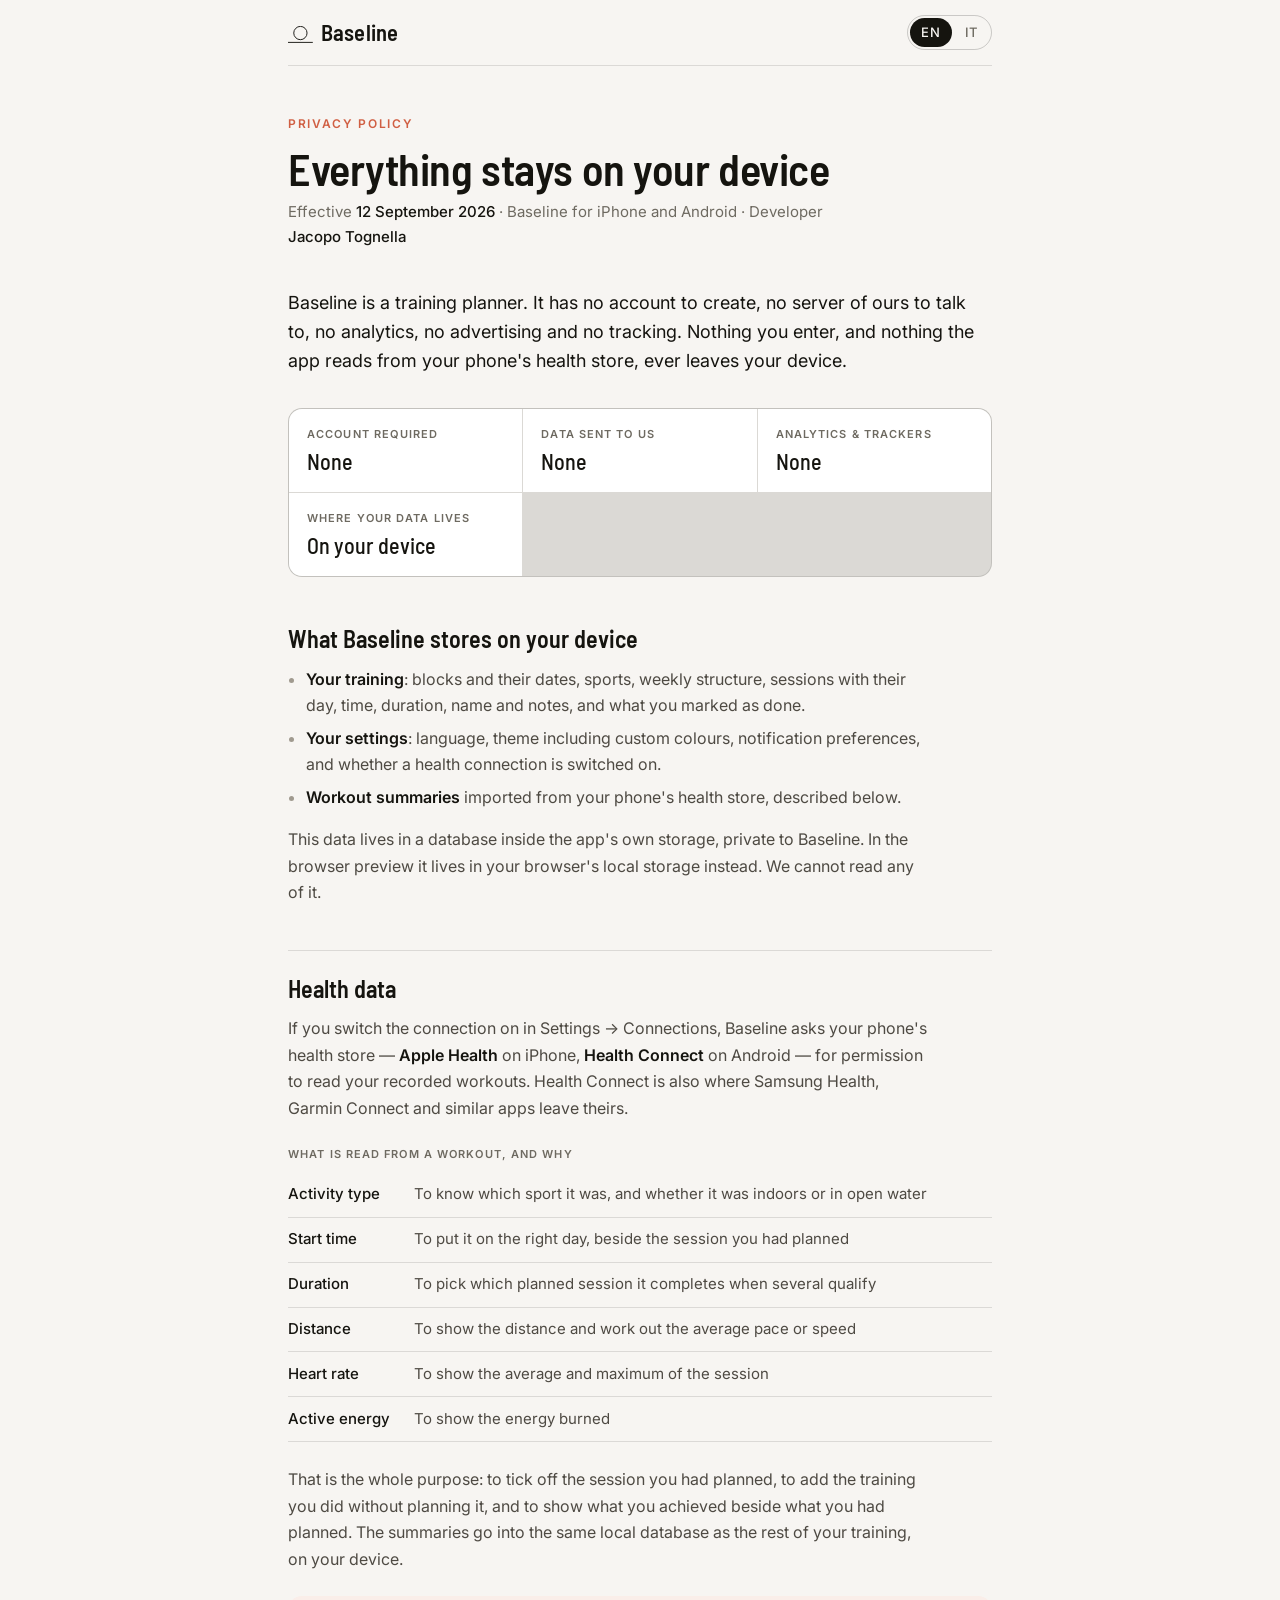
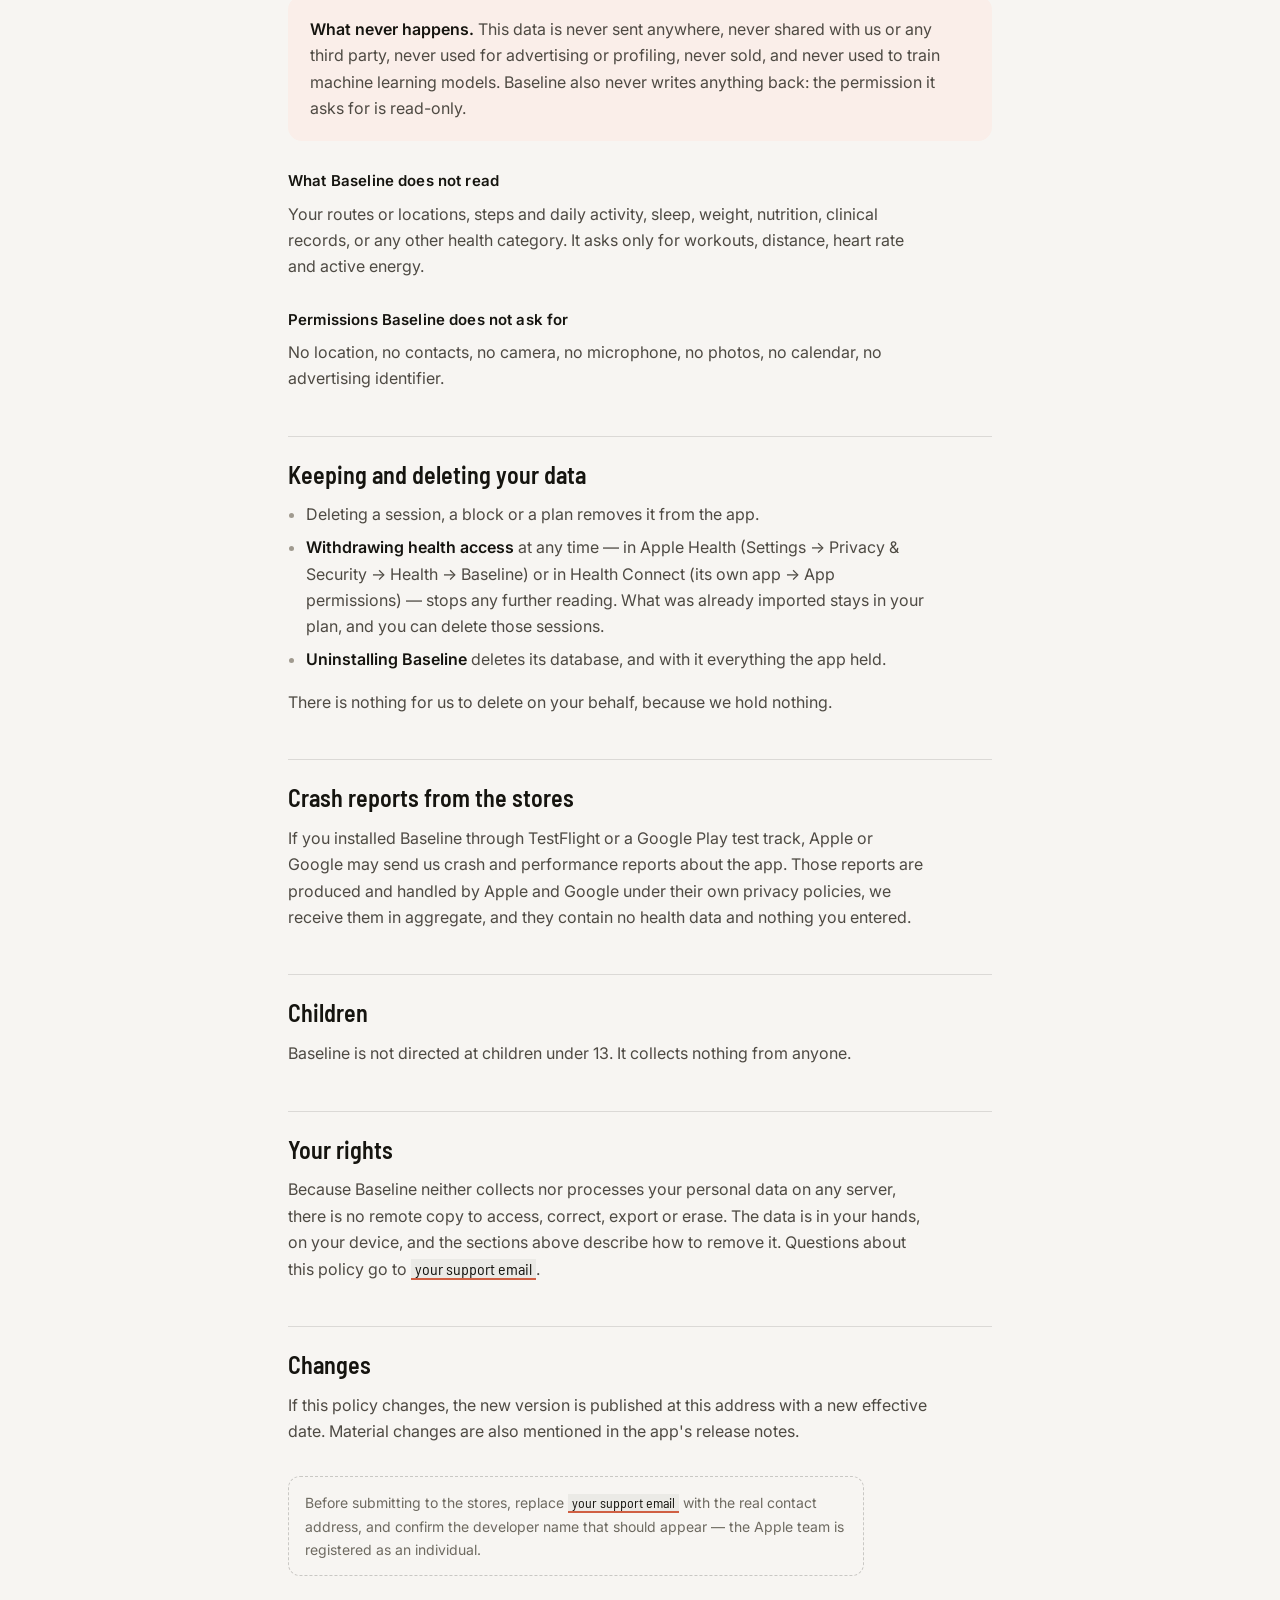
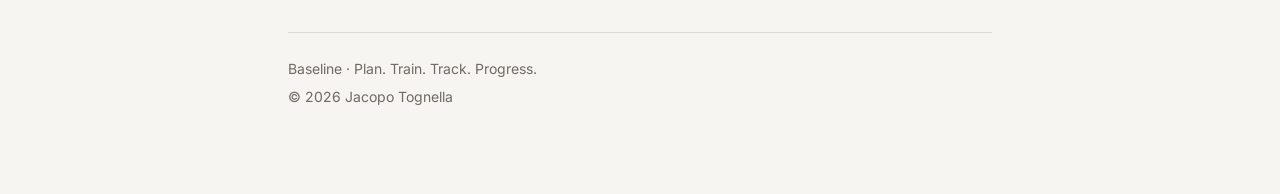
==== docs/privacy-policy.html @ ac7979a1 "Serve the site from docs/: support page, privacy policy, no Jekyll Pages is configured for main /doc" ====
<!doctype html>
<html lang="en">
<head>
<meta charset="utf-8">
<meta name="viewport" content="width=device-width, initial-scale=1">
<title>Baseline — Privacy policy</title>
<meta name="description" content="Baseline keeps everything on your device: no account, no server, no analytics, no tracking.">
<link rel="stylesheet" href="https://fonts.googleapis.com/css2?family=Barlow+Semi+Condensed:wght@500;600&family=Inter:wght@400;500;600&display=swap">
<link rel="stylesheet" href="style.css">
</head>
<body>
<div class="shell">
  <header class="top">
    <span class="lockup">
      <!-- The app's mark: a thin circle resting on a baseline that runs past it. -->
      <svg viewBox="190 289 620 424" aria-hidden="true">
        <circle cx="500" cy="467" r="166" fill="none" stroke="currentColor" stroke-width="23.4" style="color: var(--ink)"></circle>
        <path d="M202 701H798" stroke="currentColor" stroke-width="23.4" stroke-linecap="square" style="color: var(--ink)"></path>
      </svg>
      <b>Baseline</b>
    </span>
    <div class="langs" role="group" aria-label="Language / Lingua">
      <button type="button" id="btn-en" aria-pressed="true">EN</button>
      <button type="button" id="btn-it" aria-pressed="false">IT</button>
    </div>
  </header>

  <!-- ENGLISH -->
  <main data-lang="en" class="on" lang="en">
    <p class="eyebrow">Privacy policy</p>
    <h1>Everything stays on your device</h1>
    <p class="dateline">Effective <b>12 September 2026</b> · Baseline for iPhone and Android · Developer <b>Jacopo Tognella</b></p>

    <p class="lead">Baseline is a training planner. It has no account to create, no server of ours to talk to, no analytics, no advertising and no tracking. Nothing you enter, and nothing the app reads from your phone's health store, ever leaves your device.</p>

    <dl class="facts">
      <div class="fact"><dt>Account required</dt><dd>None</dd></div>
      <div class="fact"><dt>Data sent to us</dt><dd>None</dd></div>
      <div class="fact"><dt>Analytics &amp; trackers</dt><dd>None</dd></div>
      <div class="fact"><dt>Where your data lives</dt><dd>On your device</dd></div>
    </dl>

    <h2>What Baseline stores on your device</h2>
    <ul>
      <li><strong>Your training</strong>: blocks and their dates, sports, weekly structure, sessions with their day, time, duration, name and notes, and what you marked as done.</li>
      <li><strong>Your settings</strong>: language, theme including custom colours, notification preferences, and whether a health connection is switched on.</li>
      <li><strong>Workout summaries</strong> imported from your phone's health store, described below.</li>
    </ul>
    <p>This data lives in a database inside the app's own storage, private to Baseline. In the browser preview it lives in your browser's local storage instead. We cannot read any of it.</p>

    <h2>Health data</h2>
    <p>If you switch the connection on in Settings → Connections, Baseline asks your phone's health store — <strong>Apple Health</strong> on iPhone, <strong>Health Connect</strong> on Android — for permission to read your recorded workouts. Health Connect is also where Samsung Health, Garmin Connect and similar apps leave theirs.</p>

    <div class="scroller">
      <table class="reads">
        <caption>What is read from a workout, and why</caption>
        <tbody>
          <tr><th>Activity type</th><td>To know which sport it was, and whether it was indoors or in open water</td></tr>
          <tr><th>Start time</th><td>To put it on the right day, beside the session you had planned</td></tr>
          <tr><th>Duration</th><td>To pick which planned session it completes when several qualify</td></tr>
          <tr><th>Distance</th><td>To show the distance and work out the average pace or speed</td></tr>
          <tr><th>Heart rate</th><td>To show the average and maximum of the session</td></tr>
          <tr><th>Active energy</th><td>To show the energy burned</td></tr>
        </tbody>
      </table>
    </div>

    <p>That is the whole purpose: to tick off the session you had planned, to add the training you did without planning it, and to show what you achieved beside what you had planned. The summaries go into the same local database as the rest of your training, on your device.</p>

    <div class="never">
      <p><strong>What never happens.</strong> This data is never sent anywhere, never shared with us or any third party, never used for advertising or profiling, never sold, and never used to train machine learning models. Baseline also never writes anything back: the permission it asks for is read-only.</p>
    </div>

    <h3>What Baseline does not read</h3>
    <p>Your routes or locations, steps and daily activity, sleep, weight, nutrition, clinical records, or any other health category. It asks only for workouts, distance, heart rate and active energy.</p>

    <h3>Permissions Baseline does not ask for</h3>
    <p>No location, no contacts, no camera, no microphone, no photos, no calendar, no advertising identifier.</p>

    <h2>Keeping and deleting your data</h2>
    <ul>
      <li>Deleting a session, a block or a plan removes it from the app.</li>
      <li><strong>Withdrawing health access</strong> at any time — in Apple Health (Settings → Privacy &amp; Security → Health → Baseline) or in Health Connect (its own app → App permissions) — stops any further reading. What was already imported stays in your plan, and you can delete those sessions.</li>
      <li><strong>Uninstalling Baseline</strong> deletes its database, and with it everything the app held.</li>
    </ul>
    <p>There is nothing for us to delete on your behalf, because we hold nothing.</p>

    <h2>Crash reports from the stores</h2>
    <p>If you installed Baseline through TestFlight or a Google Play test track, Apple or Google may send us crash and performance reports about the app. Those reports are produced and handled by Apple and Google under their own privacy policies, we receive them in aggregate, and they contain no health data and nothing you entered.</p>

    <h2>Children</h2>
    <p>Baseline is not directed at children under 13. It collects nothing from anyone.</p>

    <h2>Your rights</h2>
    <p>Because Baseline neither collects nor processes your personal data on any server, there is no remote copy to access, correct, export or erase. The data is in your hands, on your device, and the sections above describe how to remove it. Questions about this policy go to <span class="todo">your support email</span>.</p>

    <h2>Changes</h2>
    <p>If this policy changes, the new version is published at this address with a new effective date. Material changes are also mentioned in the app's release notes.</p>

    <p class="note">Before submitting to the stores, replace <span class="todo">your support email</span> with the real contact address, and confirm the developer name that should appear — the Apple team is registered as an individual.</p>
  </main>

  <!-- ITALIANO -->
  <main data-lang="it" lang="it">
    <p class="eyebrow">Informativa sulla privacy</p>
    <h1>Tutto resta sul tuo dispositivo</h1>
    <p class="dateline">In vigore dal <b>12 settembre 2026</b> · Baseline per iPhone e Android · Sviluppatore <b>Jacopo Tognella</b></p>

    <p class="lead">Baseline è un pianificatore di allenamenti. Non c'è un account da creare, non c'è un nostro server con cui parlare, non ci sono analytics, pubblicità né tracciamento. Niente di quello che inserisci, e niente di quello che l'app legge dall'archivio salute del telefono, esce dal tuo dispositivo.</p>

    <dl class="facts">
      <div class="fact"><dt>Account necessario</dt><dd>Nessuno</dd></div>
      <div class="fact"><dt>Dati inviati a noi</dt><dd>Nessuno</dd></div>
      <div class="fact"><dt>Analytics e tracker</dt><dd>Nessuno</dd></div>
      <div class="fact"><dt>Dove vivono i dati</dt><dd>Sul tuo dispositivo</dd></div>
    </dl>

    <h2>Cosa Baseline salva sul tuo dispositivo</h2>
    <ul>
      <li><strong>I tuoi allenamenti</strong>: blocchi e relative date, sport, struttura settimanale, sessioni con giorno, ora, durata, nome e note, e ciò che hai segnato come completato.</li>
      <li><strong>Le tue impostazioni</strong>: lingua, tema compresi i colori personalizzati, preferenze di notifica e se una connessione salute è attiva.</li>
      <li><strong>I riepiloghi degli allenamenti</strong> importati dall'archivio salute del telefono, descritti qui sotto.</li>
    </ul>
    <p>Questi dati vivono in un database nello spazio riservato all'app, privato di Baseline. Nella versione browser di prova vivono invece nella memoria locale del browser. Noi non possiamo leggerli.</p>

    <h2>Dati sulla salute</h2>
    <p>Se attivi la connessione in Impostazioni → Connessioni, Baseline chiede all'archivio salute del telefono — <strong>Apple Health</strong> su iPhone, <strong>Health Connect</strong> su Android — il permesso di leggere gli allenamenti registrati. Health Connect è anche il luogo dove Samsung Health, Garmin Connect e app simili lasciano i propri.</p>

    <div class="scroller">
      <table class="reads">
        <caption>Cosa viene letto di un allenamento, e perché</caption>
        <tbody>
          <tr><th>Tipo di attività</th><td>Per sapere di quale sport si tratta, e se è avvenuto al chiuso o in acque libere</td></tr>
          <tr><th>Ora di inizio</th><td>Per collocarlo nel giorno giusto, accanto alla sessione pianificata</td></tr>
          <tr><th>Durata</th><td>Per scegliere quale sessione pianificata completa, quando più di una è compatibile</td></tr>
          <tr><th>Distanza</th><td>Per mostrare la distanza e calcolare il passo o la velocità media</td></tr>
          <tr><th>Frequenza cardiaca</th><td>Per mostrare la media e il massimo della sessione</td></tr>
          <tr><th>Energia attiva</th><td>Per mostrare l'energia consumata</td></tr>
        </tbody>
      </table>
    </div>

    <p>È l'unico scopo: spuntare la sessione che avevi pianificato, aggiungere l'allenamento che hai fatto senza averlo previsto e mostrarti cosa hai ottenuto accanto a cosa avevi in programma. I riepiloghi finiscono nello stesso database locale del resto dei tuoi allenamenti, sul tuo dispositivo.</p>

    <div class="never">
      <p><strong>Cosa non avviene mai.</strong> Questi dati non vengono inviati da nessuna parte, non sono condivisi con noi né con terze parti, non sono usati per pubblicità o profilazione, non sono venduti e non sono usati per addestrare modelli di machine learning. Baseline inoltre non scrive mai nulla: il permesso che chiede è di sola lettura.</p>
    </div>

    <h3>Cosa Baseline non legge</h3>
    <p>I tuoi percorsi o la posizione, i passi e l'attività quotidiana, il sonno, il peso, l'alimentazione, i dati clinici o qualsiasi altra categoria sanitaria. Chiede solo allenamenti, distanza, frequenza cardiaca ed energia attiva.</p>

    <h3>Permessi che Baseline non chiede</h3>
    <p>Nessuna posizione, nessun contatto, nessuna fotocamera, nessun microfono, nessuna foto, nessun calendario, nessun identificativo pubblicitario.</p>

    <h2>Conservazione e cancellazione</h2>
    <ul>
      <li>Cancellare una sessione, un blocco o un piano lo rimuove dall'app.</li>
      <li><strong>Revocare l'accesso ai dati salute</strong> in qualsiasi momento — da Apple Health (Impostazioni → Privacy e sicurezza → Salute → Baseline) o da Health Connect (la sua app → Autorizzazioni app) — interrompe ogni ulteriore lettura. Ciò che era già stato importato resta nel piano, e puoi cancellare quelle sessioni.</li>
      <li><strong>Disinstallare Baseline</strong> elimina il suo database, e con esso tutto ciò che l'app conteneva.</li>
    </ul>
    <p>Non c'è nulla che possiamo cancellare al tuo posto, perché non conserviamo nulla.</p>

    <h2>Segnalazioni di crash dagli store</h2>
    <p>Se hai installato Baseline tramite TestFlight o un canale di test di Google Play, Apple o Google possono inviarci segnalazioni di crash e prestazioni relative all'app. Quelle segnalazioni sono prodotte e gestite da Apple e Google secondo le loro informative, le riceviamo in forma aggregata e non contengono dati sulla salute né contenuti che hai inserito.</p>

    <h2>Minori</h2>
    <p>Baseline non è rivolta a minori di 13 anni. Non raccoglie nulla da nessuno.</p>

    <h2>I tuoi diritti</h2>
    <p>Poiché Baseline non raccoglie né tratta i tuoi dati personali su alcun server, non esiste una copia remota da consultare, correggere, esportare o cancellare. I dati sono nelle tue mani, sul tuo dispositivo, e le sezioni precedenti spiegano come rimuoverli. Per domande su questa informativa scrivi a <span class="todo">la tua email di supporto</span>.</p>

    <h2>Modifiche</h2>
    <p>Se questa informativa cambia, la nuova versione è pubblicata a questo indirizzo con una nuova data di entrata in vigore. Le modifiche sostanziali sono indicate anche nelle note di versione dell'app.</p>

    <p class="note">Prima di inviare agli store, sostituisci <span class="todo">la tua email di supporto</span> con l'indirizzo di contatto reale e conferma il nome dello sviluppatore da mostrare: il team Apple è registrato come persona fisica.</p>
  </main>

  <footer>
    <p>Baseline · <span data-lang="en" class="on" style="display:inline">Plan. Train. Track. Progress.</span><span data-lang="it" style="display:none">Pianifica. Allenati. Registra. Progredisci.</span></p>
    <p>© 2026 Jacopo Tognella</p>
  </footer>
</div>
<script src="lang.js"></script>
</body>
</html>
---- docs/style.css ----
/* Document reset: the same ground the app's own screens start from. */
* { box-sizing: border-box; }
html { color-scheme: light dark; }
body { margin: 0; }
img { max-width: 100%; }
[hidden] { display: none !important; }

/* Tokens are Baseline's own Light and Dark palettes (theme/themes.ts). */
  :root {
    --bg: #F7F5F2;
    --card: #FFFFFF;
    --ink: #15140F;
    --body: #4E4A43;
    --muted: #6E6A61;
    --faint: #A09A8F;
    --accent: #D05F43;
    --accent-wash: #FAEEE9;
    --hairline: rgba(21, 20, 15, 0.12);
    --hairline-strong: rgba(21, 20, 15, 0.2);
    --chip: rgba(21, 20, 15, 0.05);

    --display: 'Barlow Semi Condensed', 'Arial Narrow', system-ui, sans-serif;
    --sans: 'Inter', system-ui, -apple-system, 'Segoe UI', sans-serif;

    --measure: 64ch;
    --step-0: 1rem;
    --step-1: 1.125rem;
    --step-2: 1.5rem;
    --step-3: 2rem;
    --step-4: 2.75rem;
  }

  @media (prefers-color-scheme: dark) {
    :root:not([data-theme="light"]) {
      --bg: #121110;
      --card: #1D1C1A;
      --ink: #F2EFEA;
      --body: #D3CEC5;
      --muted: #ADA89E;
      --faint: #6E6A62;
      --accent: #E57A5E;
      --accent-wash: #3A2620;
      --hairline: rgba(242, 239, 234, 0.14);
      --hairline-strong: rgba(242, 239, 234, 0.24);
      --chip: rgba(242, 239, 234, 0.07);
    }
  }

  :root[data-theme="dark"] {
    --bg: #121110;
    --card: #1D1C1A;
    --ink: #F2EFEA;
    --body: #D3CEC5;
    --muted: #ADA89E;
    --faint: #6E6A62;
    --accent: #E57A5E;
    --accent-wash: #3A2620;
    --hairline: rgba(242, 239, 234, 0.14);
    --hairline-strong: rgba(242, 239, 234, 0.24);
    --chip: rgba(242, 239, 234, 0.07);
  }

  * { box-sizing: border-box; }

  body {
    background: var(--bg);
    color: var(--body);
    font-family: var(--sans);
    font-size: var(--step-0);
    line-height: 1.65;
    -webkit-font-smoothing: antialiased;
  }

  .shell {
    max-width: 47rem;
    margin: 0 auto;
    padding: 0 1.5rem 5rem;
  }

  /* --- masthead --- */
  header.top {
    position: sticky;
    top: 0;
    z-index: 5;
    display: flex;
    align-items: center;
    gap: 1rem;
    padding: 0.875rem 0;
    background: color-mix(in srgb, var(--bg) 92%, transparent);
    backdrop-filter: blur(8px);
    border-bottom: 1px solid var(--hairline);
  }

  .lockup { display: flex; align-items: baseline; gap: 0.5rem; flex: 1 1 auto; min-width: 0; }
  .lockup svg { display: block; width: 1.55rem; height: auto; flex: none; transform: translateY(0.12rem); }
  .lockup b {
    font-family: var(--display);
    font-weight: 600;
    font-size: 1.4rem;
    letter-spacing: 0.01em;
    color: var(--ink);
  }

  /* Language switch, shaped like the app's segmented control. */
  .langs { display: flex; gap: 2px; padding: 2px; border: 1px solid var(--hairline-strong); border-radius: 999px; flex: none; }
  .langs button {
    font: inherit;
    font-size: 0.8125rem;
    font-weight: 500;
    letter-spacing: 0.04em;
    color: var(--muted);
    background: none;
    border: 0;
    border-radius: 999px;
    padding: 0.25rem 0.7rem;
    cursor: pointer;
  }
  .langs button[aria-pressed="true"] { background: var(--ink); color: var(--bg); }
  .langs button:focus-visible, .langs button:hover { color: var(--ink); }
  .langs button[aria-pressed="true"]:hover { color: var(--bg); }
  :focus-visible { outline: 2px solid var(--accent); outline-offset: 2px; }

  /* --- opening --- */
  .eyebrow {
    font-size: 0.75rem;
    font-weight: 600;
    letter-spacing: 0.14em;
    text-transform: uppercase;
    color: var(--accent);
    margin: 3rem 0 0.75rem;
  }

  h1 {
    font-family: var(--display);
    font-weight: 600;
    font-size: var(--step-4);
    line-height: 1.05;
    letter-spacing: -0.01em;
    color: var(--ink);
    text-wrap: balance;
    margin: 0 0 0.5rem;
  }

  .dateline { color: var(--muted); font-size: 0.9375rem; margin: 0 0 2.5rem; }
  .dateline b { color: var(--ink); font-weight: 500; }

  .lead {
    font-size: var(--step-1);
    line-height: 1.6;
    color: var(--ink);
    max-width: var(--measure);
    margin: 0 0 2rem;
  }

  /* The four facts that make the rest of the document short. */
  .facts {
    display: grid;
    grid-template-columns: repeat(auto-fit, minmax(11rem, 1fr));
    gap: 1px;
    background: var(--hairline);
    border: 1px solid var(--hairline);
    border-radius: 14px;
    overflow: hidden;
    margin: 0 0 3rem;
  }
  .fact { background: var(--card); padding: 1rem 1.125rem 1.125rem; }
  .fact dt {
    font-size: 0.6875rem;
    font-weight: 600;
    letter-spacing: 0.1em;
    text-transform: uppercase;
    color: var(--muted);
    margin-bottom: 0.35rem;
  }
  .fact dd {
    margin: 0;
    font-family: var(--display);
    font-size: 1.375rem;
    font-weight: 500;
    line-height: 1.15;
    color: var(--ink);
  }

  h2 {
    font-family: var(--display);
    font-weight: 600;
    font-size: var(--step-2);
    line-height: 1.2;
    color: var(--ink);
    text-wrap: balance;
    margin: 2.75rem 0 0.75rem;
    padding-top: 1.5rem;
    border-top: 1px solid var(--hairline);
  }
  h2:first-of-type { border-top: 0; padding-top: 0; }

  h3 {
    font-family: var(--sans);
    font-size: 0.9375rem;
    font-weight: 600;
    letter-spacing: 0.01em;
    color: var(--ink);
    margin: 1.75rem 0 0.4rem;
  }

  p, ul { max-width: var(--measure); }
  p { margin: 0 0 1rem; }
  ul { margin: 0 0 1rem; padding-left: 1.1rem; }
  li { margin-bottom: 0.4rem; }
  li::marker { color: var(--faint); }
  strong { color: var(--ink); font-weight: 600; }
  a { color: var(--accent); text-decoration-thickness: 1px; text-underline-offset: 2px; }

  /* What the app reads from the health store, and what for. */
  .reads { width: 100%; border-collapse: collapse; margin: 0.5rem 0 1.5rem; font-size: 0.9375rem; }
  .reads caption {
    text-align: left;
    font-size: 0.6875rem;
    font-weight: 600;
    letter-spacing: 0.1em;
    text-transform: uppercase;
    color: var(--muted);
    padding-bottom: 0.6rem;
  }
  .reads th, .reads td { text-align: left; padding: 0.6rem 0.75rem 0.6rem 0; border-bottom: 1px solid var(--hairline); vertical-align: top; }
  .reads th { font-weight: 500; color: var(--ink); white-space: nowrap; }
  .reads td { color: var(--body); }
  .scroller { overflow-x: auto; }

  .never {
    background: var(--accent-wash);
    border-radius: 14px;
    padding: 1.25rem 1.375rem;
    margin: 1.5rem 0 1rem;
  }
  .never p:last-child { margin-bottom: 0; }
  .never strong { color: var(--ink); }

  .note {
    border: 1px dashed var(--hairline-strong);
    border-radius: 12px;
    padding: 0.875rem 1rem;
    font-size: 0.875rem;
    color: var(--muted);
    margin: 2rem 0 0;
  }
  .todo {
    font-family: var(--display);
    font-size: 1em;
    background: var(--chip);
    border-bottom: 2px solid var(--accent);
    padding: 0 0.25rem;
    color: var(--ink);
    white-space: nowrap;
  }

  footer {
    margin-top: 3.5rem;
    padding-top: 1.5rem;
    border-top: 1px solid var(--hairline);
    font-size: 0.875rem;
    color: var(--muted);
  }
  footer p { margin-bottom: 0.35rem; }

  [data-lang] { display: none; }
  [data-lang].on { display: block; }

  @media (max-width: 34rem) {
    :root { --step-4: 2.125rem; --step-2: 1.3125rem; }
    .shell { padding: 0 1.125rem 4rem; }
  }
  @media (prefers-reduced-motion: reduce) {
    * { animation: none !important; transition: none !important; }
  }
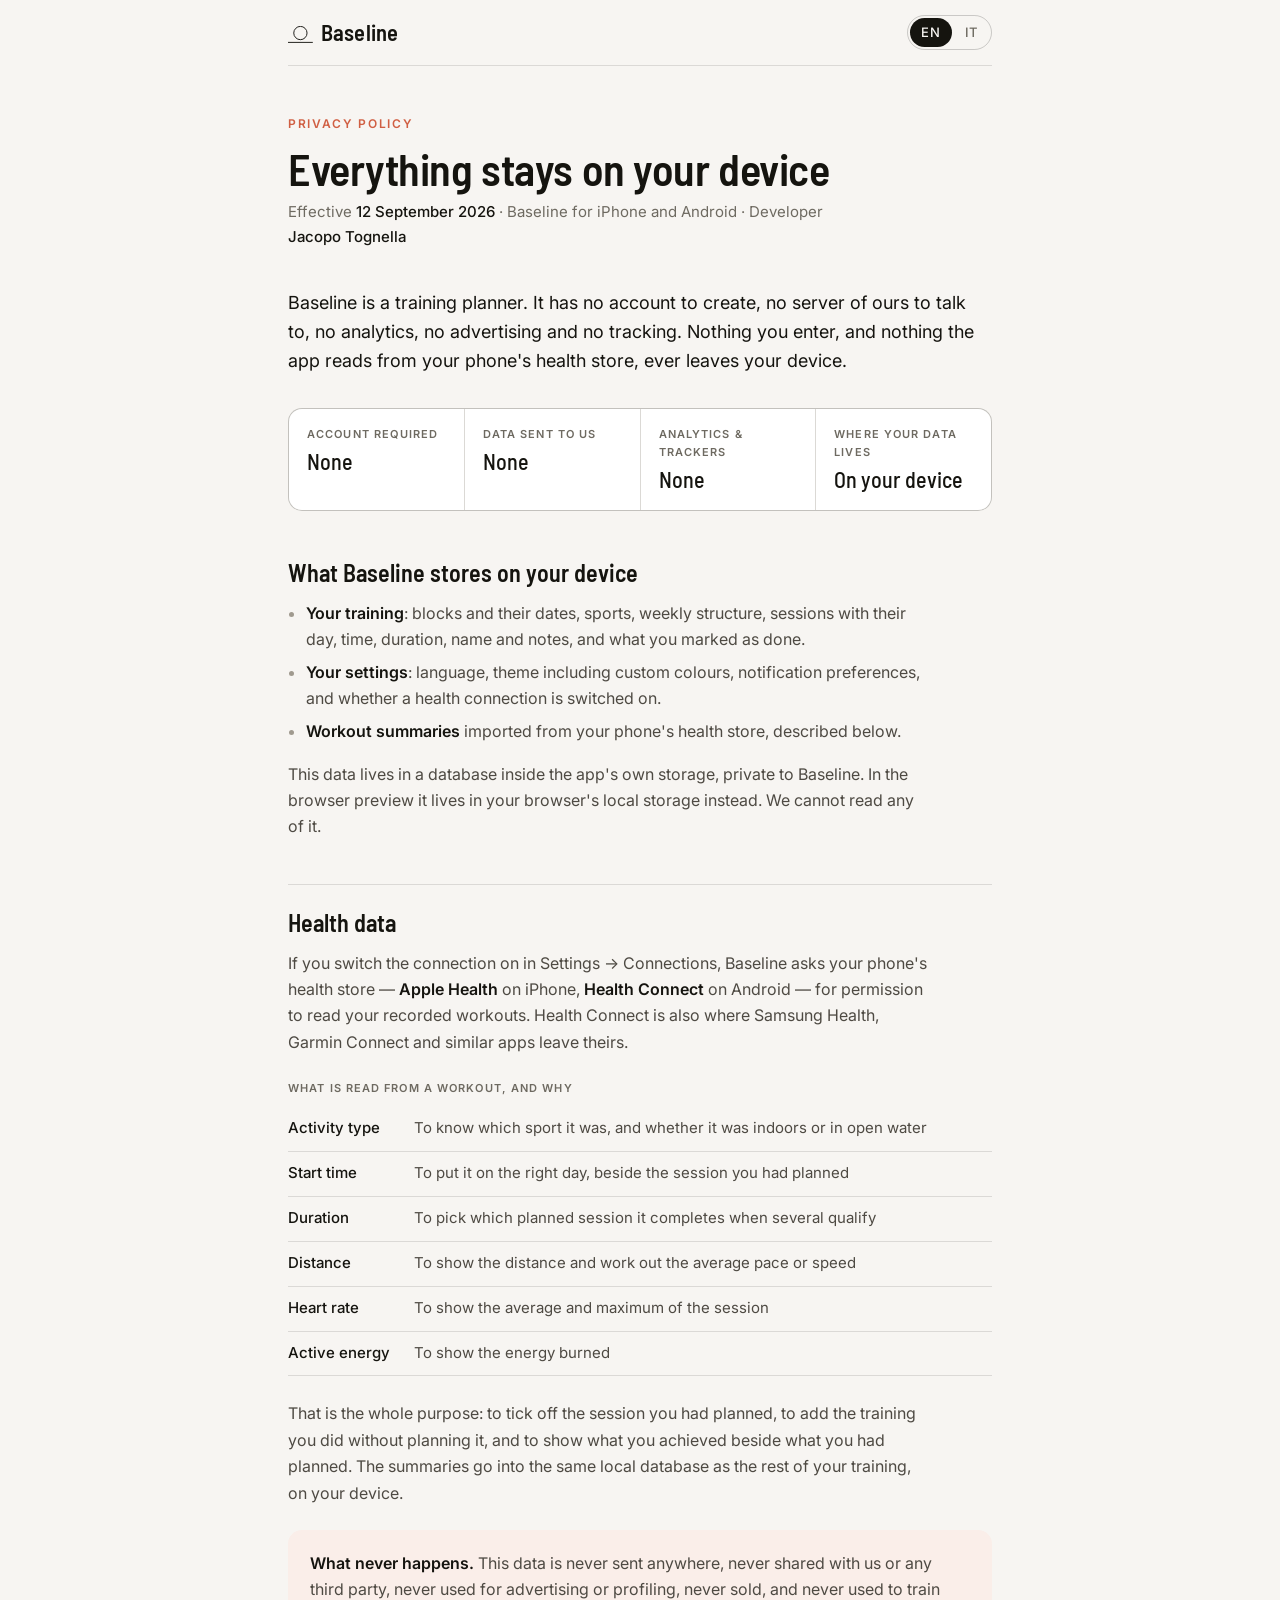
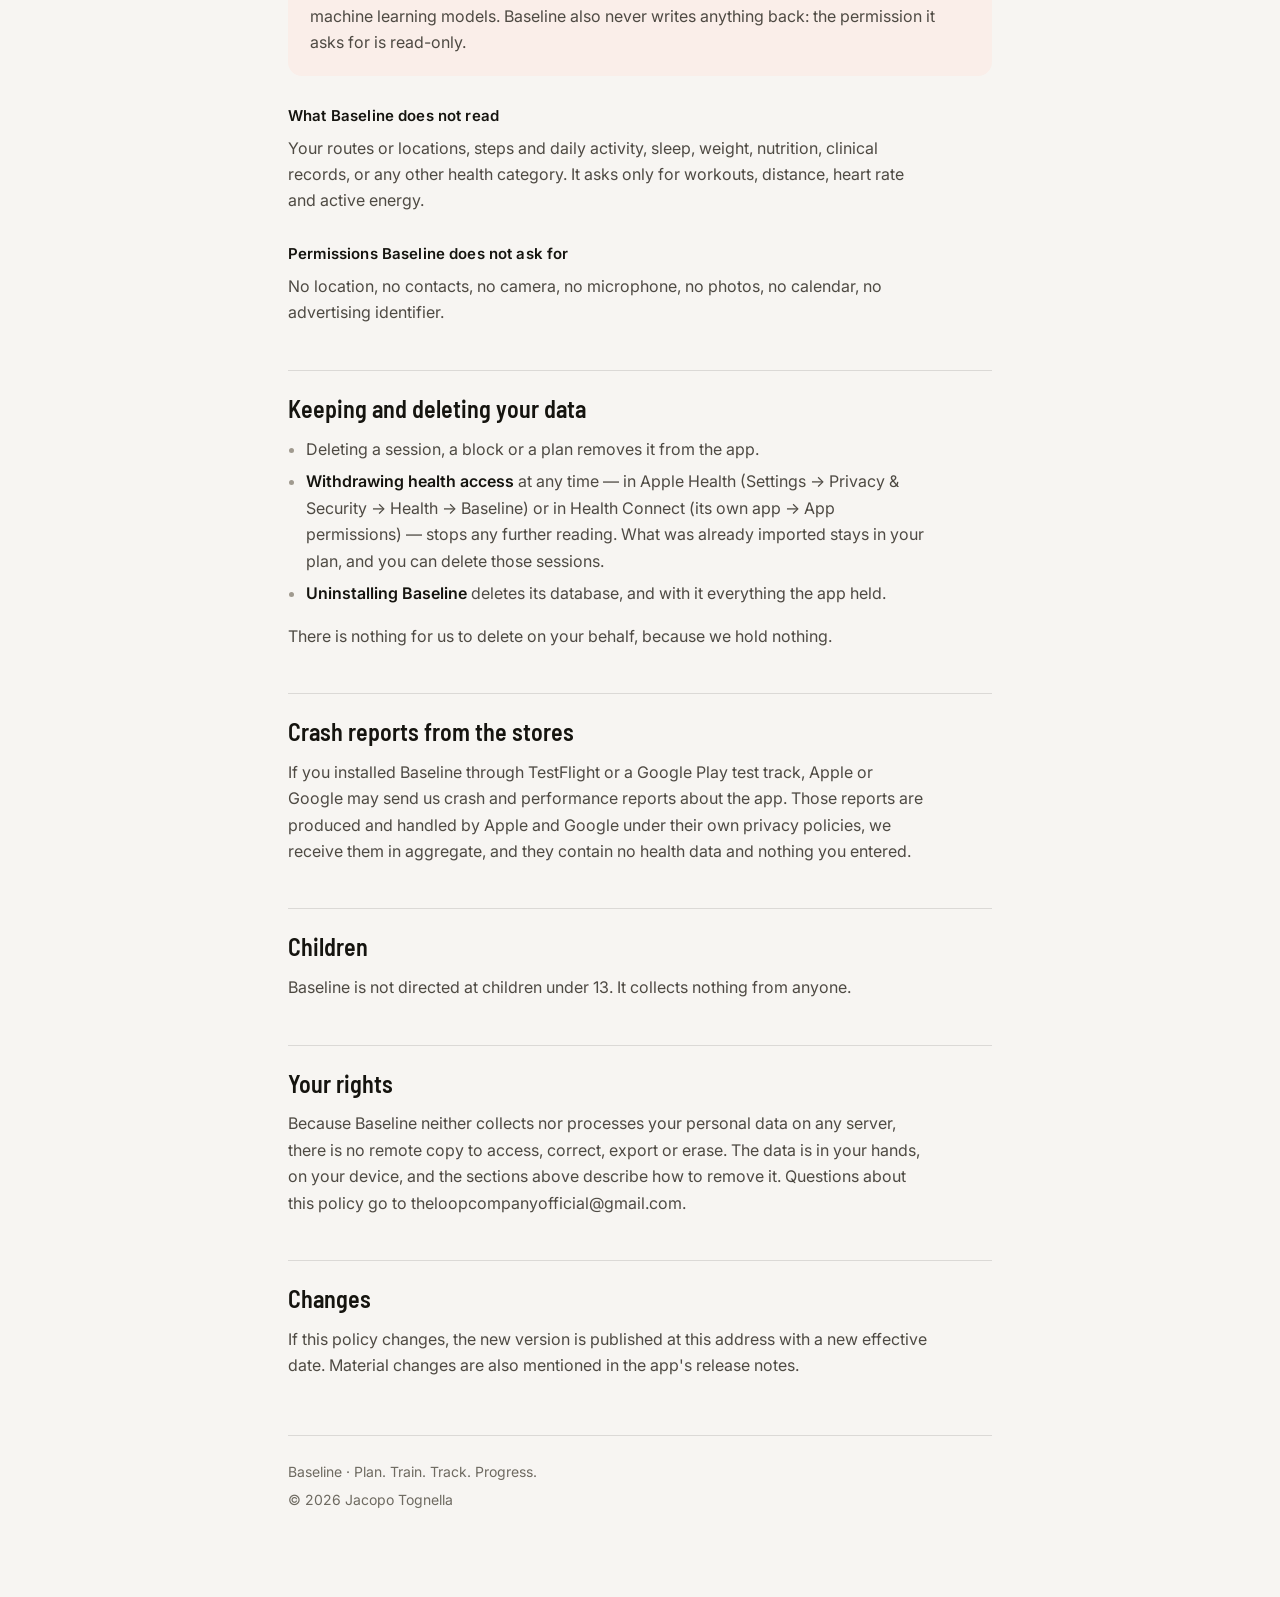
==== commit 59f6f93b: "Update support email in privacy policy" ====
--- a/docs/privacy-policy.html
+++ b/docs/privacy-policy.html
@@ -92,12 +92,11 @@
     <p>Baseline is not directed at children under 13. It collects nothing from anyone.</p>
 
     <h2>Your rights</h2>
-    <p>Because Baseline neither collects nor processes your personal data on any server, there is no remote copy to access, correct, export or erase. The data is in your hands, on your device, and the sections above describe how to remove it. Questions about this policy go to <span class="todo">your support email</span>.</p>
+    <p>Because Baseline neither collects nor processes your personal data on any server, there is no remote copy to access, correct, export or erase. The data is in your hands, on your device, and the sections above describe how to remove it. Questions about this policy go to theloopcompanyofficial@gmail.com.</p>
 
     <h2>Changes</h2>
     <p>If this policy changes, the new version is published at this address with a new effective date. Material changes are also mentioned in the app's release notes.</p>
 
-    <p class="note">Before submitting to the stores, replace <span class="todo">your support email</span> with the real contact address, and confirm the developer name that should appear — the Apple team is registered as an individual.</p>
   </main>
 
   <!-- ITALIANO -->
@@ -167,12 +166,10 @@
     <p>Baseline non è rivolta a minori di 13 anni. Non raccoglie nulla da nessuno.</p>
 
     <h2>I tuoi diritti</h2>
-    <p>Poiché Baseline non raccoglie né tratta i tuoi dati personali su alcun server, non esiste una copia remota da consultare, correggere, esportare o cancellare. I dati sono nelle tue mani, sul tuo dispositivo, e le sezioni precedenti spiegano come rimuoverli. Per domande su questa informativa scrivi a <span class="todo">la tua email di supporto</span>.</p>
+    <p>Poiché Baseline non raccoglie né tratta i tuoi dati personali su alcun server, non esiste una copia remota da consultare, correggere, esportare o cancellare. I dati sono nelle tue mani, sul tuo dispositivo, e le sezioni precedenti spiegano come rimuoverli. Per domande su questa informativa scrivi a theloopcompanyofficial@gmail.com.</p>
 
     <h2>Modifiche</h2>
     <p>Se questa informativa cambia, la nuova versione è pubblicata a questo indirizzo con una nuova data di entrata in vigore. Le modifiche sostanziali sono indicate anche nelle note di versione dell'app.</p>
-
-    <p class="note">Prima di inviare agli store, sostituisci <span class="todo">la tua email di supporto</span> con l'indirizzo di contatto reale e conferma il nome dello sviluppatore da mostrare: il team Apple è registrato come persona fisica.</p>
   </main>
 
   <footer>
--- a/docs/style.css
+++ b/docs/style.css
@@ -155,7 +155,7 @@
   /* The four facts that make the rest of the document short. */
   .facts {
     display: grid;
-    grid-template-columns: repeat(auto-fit, minmax(11rem, 1fr));
+    grid-template-columns: repeat(auto-fit, minmax(8rem, 1fr));
     gap: 1px;
     background: var(--hairline);
     border: 1px solid var(--hairline);
